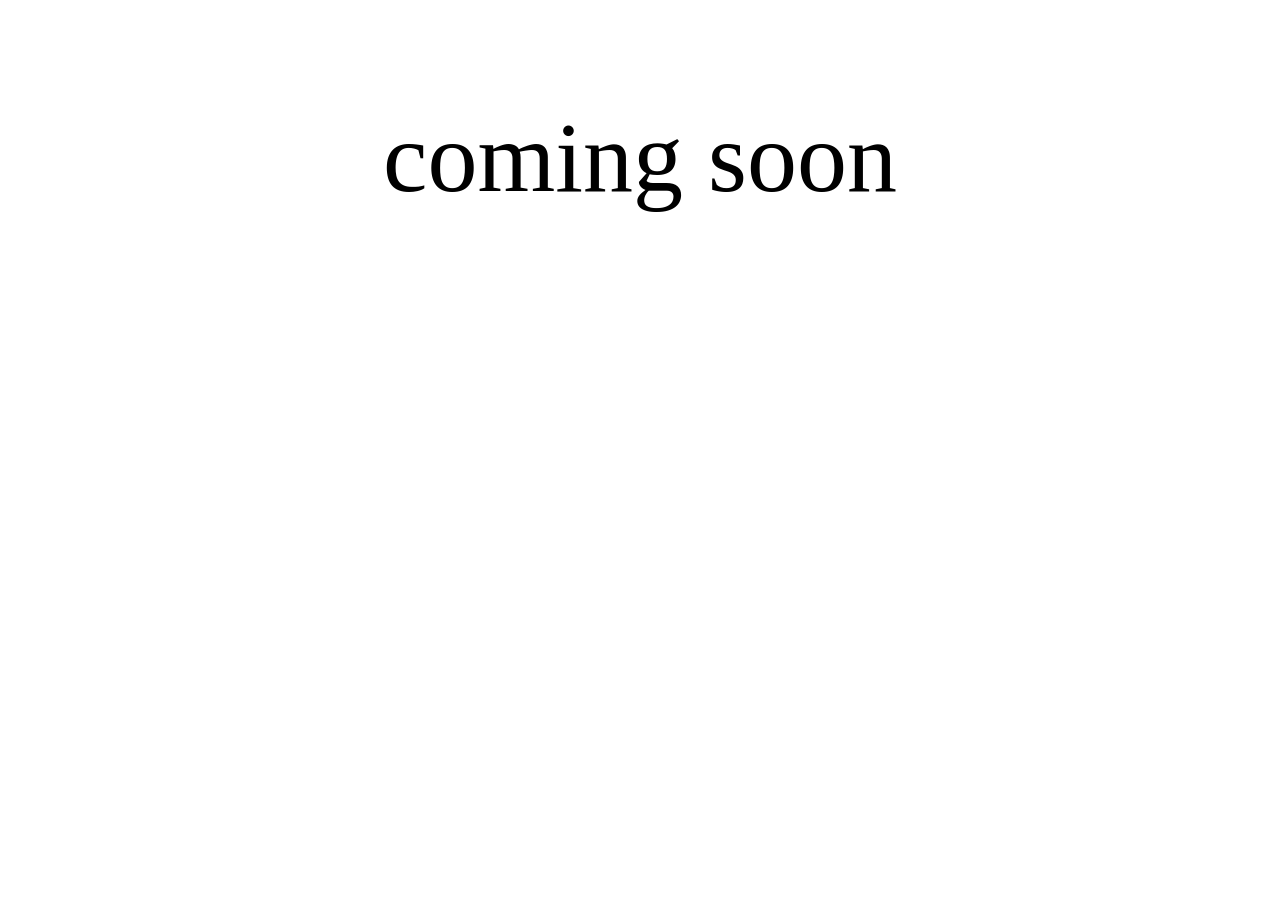
==== index.html @ afdc469b "Add files via upload" ====
<!DOCTYPE html>
<head>
    <link rel="stylesheet" href="style.css">
<meta charset="UTF-8" />
<meta name="viewport" content="width=device-width, initial-scale=1.0" />
<title>Phoenix Intro</title>
</head>
<body>


<div id="splash">
<div class="logo_container">
<div class="logo_icon">
    <img class="logo_icon" src="https://img.icons8.com/external-flaticons-lineal-color-flat-icons/1200/external-front-end-computer-programming-flaticons-lineal-color-flat-icons.jpg">
</div>
<h2 class="text">Phoenix Programming Group</h2>


<div class="socials">
<img src="https://upload.wikimedia.org/wikipedia/commons/thumb/9/91/Octicons-mark-github.svg/2048px-Octicons-mark-github.svg.png" <a class="logo_icon1" href="#"></a>>
<img src="https://cdn.freebiesupply.com/images/large/2x/instagram-logo-gradient-transparent.png"<a class="logo_icon1" href="#">I</a>>
</div>
</div>
</div>


<p class="a">coming soon</p>


</body>
</html>
---- style.css ----
#splash {
position: fixed;
inset: 0;
background: #000;
display: flex;
flex-direction: column;
justify-content: center;
align-items: center;
opacity: 1;
animation: fadeOut 1s ease 3s forwards;
}


@keyframes fadeOut {
to { opacity: 0; visibility: hidden; }
}


.logo_container {
transform: translateY(-100vh);
opacity: 0;
animation: slideDown 2s ease-out forwards;
animation-delay: 1s;
text-align: center;
}


@keyframes slideDown {
from { transform: translateY(-100vh); opacity: 0; }
to { transform: translateY(0); opacity: 1; }
}
to { transform: translateY(0); opacity: 1; }



.logo_icon {
width: 120px;
height: 120px;
align-items: center;
justify-content: center;
border-radius: 50%;
}
.logo_icon1 {
width: 80px;
height: 80px;
align-items: center;
justify-content: center;
border-radius: 50%;
transform: translatex(-40px);

}

h2 {
color: white;
margin-top: 20px;
}


.socials {
display: flex;
gap: 20px;
margin-top: 15px;
}


.socials a {
width: 32px;
height: 32px;
display: inline-flex;
justify-content: center;
align-items: center;
background: white;
border-radius: 50%;
text-decoration: none;
font-size: 18px;
color: black;
}


#site_content {
opacity: 0;
animation: showSite 1s ease forwards;
animation-delay: 4s;
padding: 40px;
color: white;
}


@keyframes showSite {
to { opacity: 1; }
}
.a{
    text-align: center;
  font-size: 100px;
  font-weight: 100;
}
.text{
    text-align: center;
    transform: translatex(-80px);
}
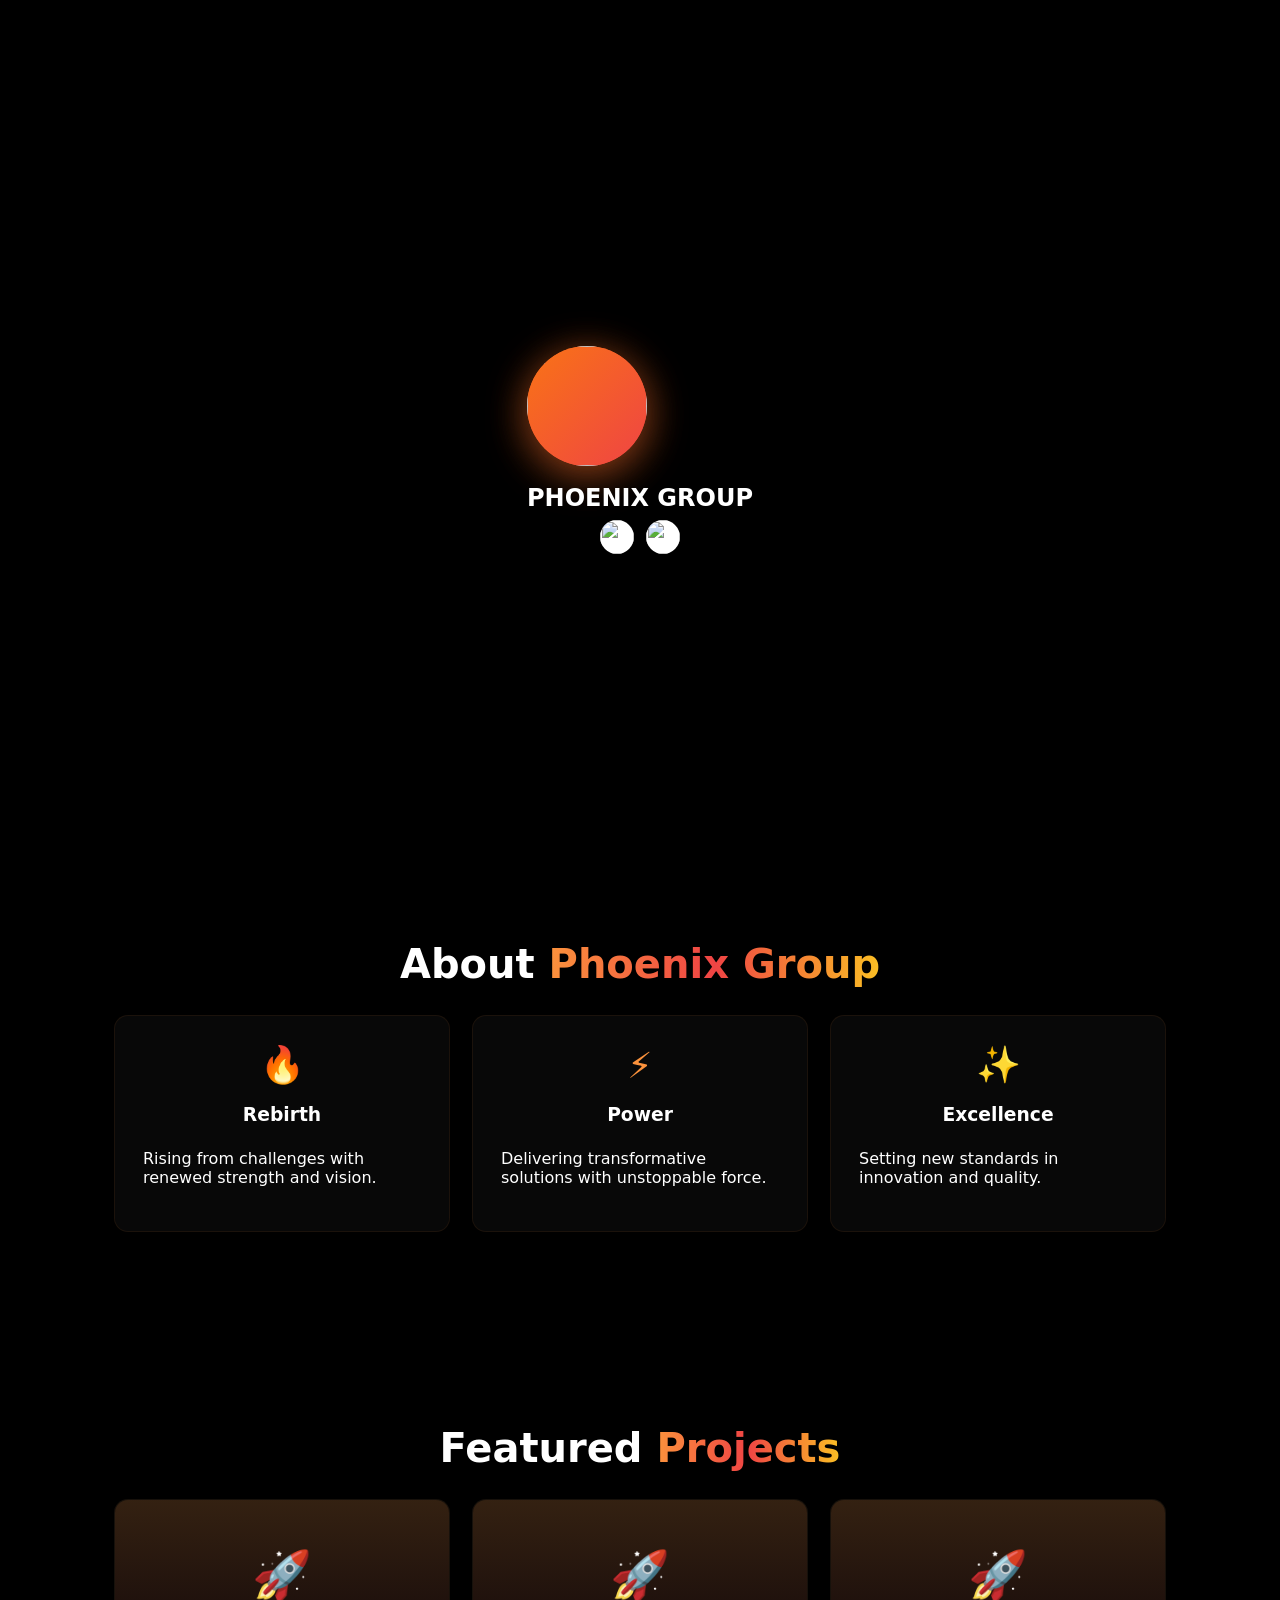
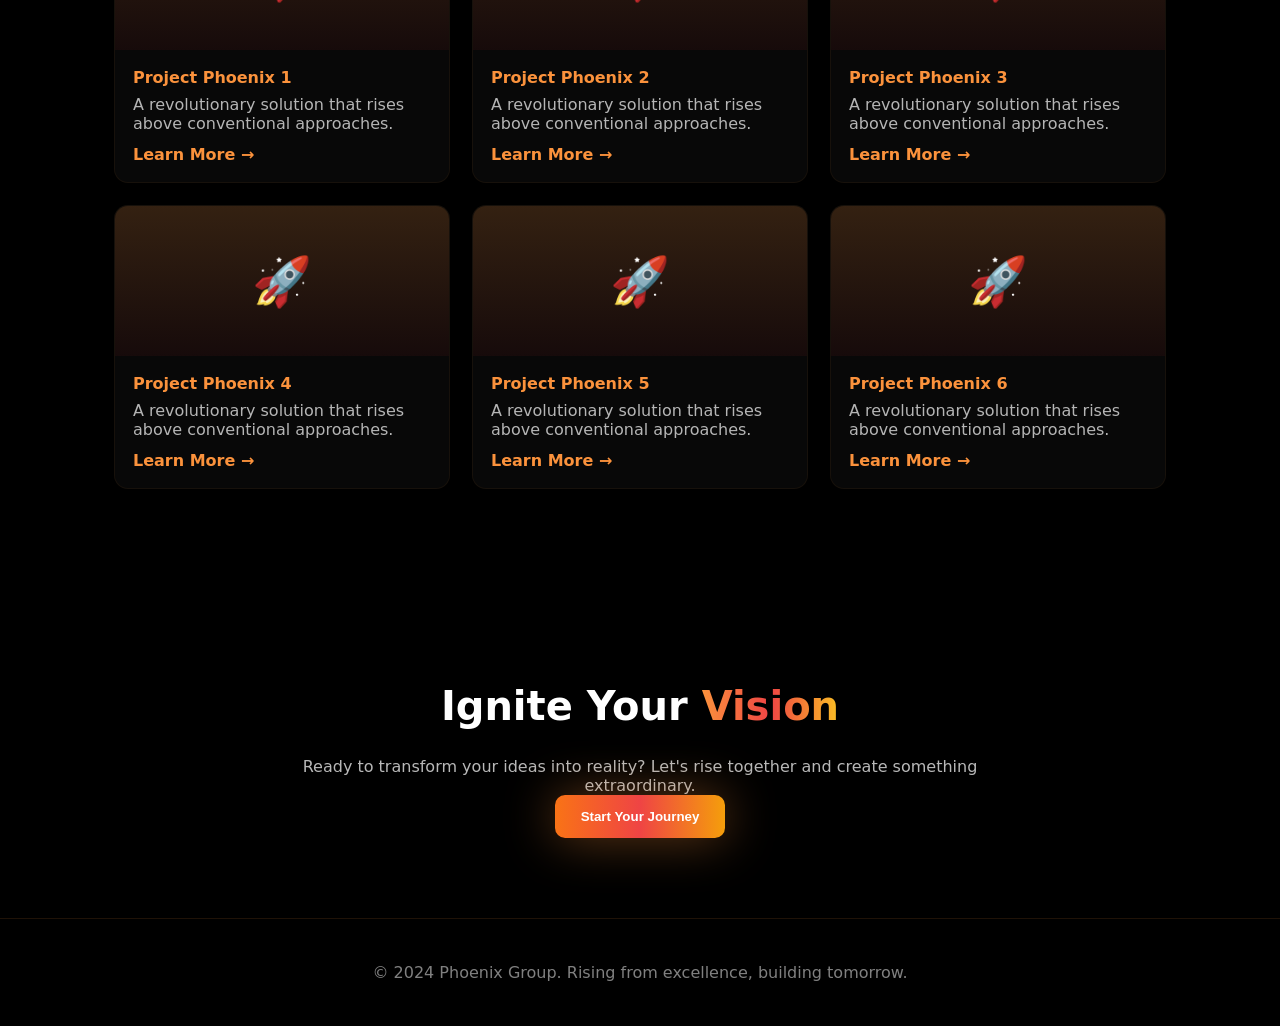
==== commit 67b5676e: "Add files via upload" ====
--- a/index.html
+++ b/index.html
@@ -1,31 +1,188 @@
-<!DOCTYPE html>
+<!doctype html>
+<html lang="en">
 <head>
-    <link rel="stylesheet" href="style.css">
-<meta charset="UTF-8" />
-<meta name="viewport" content="width=device-width, initial-scale=1.0" />
-<title>Phoenix Intro</title>
+  <meta charset="utf-8" />
+  <meta name="viewport" content="width=device-width,initial-scale=1" />
+  <title>Phoenix Group — Demo</title>
+  <link rel="stylesheet" href="style.css" />
 </head>
 <body>
+  <!-- Intro splash -->
+  <div id="splash" class="splash">
+    <div class="logo_container" id="logoContainer">
+      <div class="logo_icon" aria-hidden="true">
+        <div class="logo_inner"><img class="logo_icon" src="logo.jpg"></div>
+      </div>
+      <h2 id="splashText">PHOENIX GROUP</h2>
+      <div class="socials">
+        <a href="#" aria-label="social"><img class="icon" src="https://1000logos.net/wp-content/uploads/2017/02/Instagram-Logosu.png" alt=""></a>
+        <a href="#" aria-label="social"><img class="icon" src="https://logos-world.net/wp-content/uploads/2020/11/GitHub-Logo.png"></a>
+      </div>
+    </div>
+  </div>
 
+  <!-- Site content -->
+  <div id="site_content" class="site_content">
 
-<div id="splash">
-<div class="logo_container">
-<div class="logo_icon">
-    <img class="logo_icon" src="https://img.icons8.com/external-flaticons-lineal-color-flat-icons/1200/external-front-end-computer-programming-flaticons-lineal-color-flat-icons.jpg">
-</div>
-<h2 class="text">Phoenix Programming Group</h2>
+    <!-- Header -->
+    <header id="siteHeader" class="site-header">
+      <div class="container header-inner">
+        <div id="namesait" class="brand">PHOENIX GROUP</div>
+        <nav class="nav">
+          <a href="#home">Home</a>
+          <a href="#about">About</a>
+          <a href="#projects">Projects</a>
+          <a href="#contact">Contact</a>
+        </nav>
+      </div>
+    </header>
 
+    <!-- HERO -->
+    <section id="home" class="hero hero-bg">
+      <div class="container hero-grid">
+        <div class="left">
+          <div class="typing-container">
+            <h2 class="typing-text" id="typed"></h2>
+            <span class="cursor" id="cursor">|</span>
+          </div>
 
-<div class="socials">
-<img src="https://upload.wikimedia.org/wikipedia/commons/thumb/9/91/Octicons-mark-github.svg/2048px-Octicons-mark-github.svg.png" <a class="logo_icon1" href="#"></a>>
-<img src="https://cdn.freebiesupply.com/images/large/2x/instagram-logo-gradient-transparent.png"<a class="logo_icon1" href="#">I</a>>
-</div>
-</div>
-</div>
+          <h1 class="hero-title">
+            Reborn Through
+            <br />
+            <span class="gradient-text">Innovation</span>
+          </h1>
 
+          <p class="hero-desc">
+            Phoenix Group rises from the ashes of convention to forge groundbreaking
+            solutions. We transform challenges into opportunities, igniting success
+            through visionary leadership and cutting-edge innovation.
+          </p>
 
-<p class="a">coming soon</p>
+          <div class="hero-cta">
+            <button class="btn btn-primary" id="exploreBtn">Explore Projects</button>
+            <button class="btn btn-outline">Get Started</button>
+          </div>
+        </div>
 
+        <div class="right">
+          <div class="image-wrapper">
+            <div class="image-box" id="imageBox">
+              <div class="inner-fire"><img src="https://i.redd.it/2q7nbqrra2vb1.gif"></div>
+            </div>
 
+            <!-- ember particles -->
+            <div class="ember e1"></div>
+            <div class="ember e2"></div>
+            <div class="ember e3"></div>
+          </div>
+        </div>
+      </div>
+    </section>
+
+    <!-- ABOUT -->
+    <section id="about" class="about">
+      <div class="container">
+        <h2 class="section-title">About <span class="gradient-text">Phoenix Group</span></h2>
+        <div class="cards">
+          <div class="card">
+            <div class="card-icon">🔥</div>
+            <h3>Rebirth</h3>
+            <p>Rising from challenges with renewed strength and vision.</p>
+          </div>
+          <div class="card">
+            <div class="card-icon">⚡</div>
+            <h3>Power</h3>
+            <p>Delivering transformative solutions with unstoppable force.</p>
+          </div>
+          <div class="card">
+            <div class="card-icon">✨</div>
+            <h3>Excellence</h3>
+            <p>Setting new standards in innovation and quality.</p>
+          </div>
+        </div>
+      </div>
+    </section>
+
+    <!-- PROJECTS -->
+    <section id="projects" class="projects">
+      <div class="container">
+        <h2 class="section-title">Featured <span class="gradient-text">Projects</span></h2>
+        <div class="projects-grid">
+          <!-- six sample cards -->
+          <div class="project-card">
+            <div class="thumb">🚀</div>
+            <div class="project-body">
+              <h4>Project Phoenix 1</h4>
+              <p>A revolutionary solution that rises above conventional approaches.</p>
+              <a class="learn" href="#">Learn More →</a>
+            </div>
+          </div>
+
+          <div class="project-card">
+            <div class="thumb">🚀</div>
+            <div class="project-body">
+              <h4>Project Phoenix 2</h4>
+              <p>A revolutionary solution that rises above conventional approaches.</p>
+              <a class="learn" href="#">Learn More →</a>
+            </div>
+          </div>
+
+          <div class="project-card">
+            <div class="thumb">🚀</div>
+            <div class="project-body">
+              <h4>Project Phoenix 3</h4>
+              <p>A revolutionary solution that rises above conventional approaches.</p>
+              <a class="learn" href="#">Learn More →</a>
+            </div>
+          </div>
+
+          <div class="project-card">
+            <div class="thumb">🚀</div>
+            <div class="project-body">
+              <h4>Project Phoenix 4</h4>
+              <p>A revolutionary solution that rises above conventional approaches.</p>
+              <a class="learn" href="#">Learn More →</a>
+            </div>
+          </div>
+
+          <div class="project-card">
+            <div class="thumb">🚀</div>
+            <div class="project-body">
+              <h4>Project Phoenix 5</h4>
+              <p>A revolutionary solution that rises above conventional approaches.</p>
+              <a class="learn" href="#">Learn More →</a>
+            </div>
+          </div>
+
+          <div class="project-card">
+            <div class="thumb">🚀</div>
+            <div class="project-body">
+              <h4>Project Phoenix 6</h4>
+              <p>A revolutionary solution that rises above conventional approaches.</p>
+              <a class="learn" href="#">Learn More →</a>
+            </div>
+          </div>
+        </div>
+      </div>
+    </section>
+
+    <!-- CONTACT -->
+    <section id="contact" class="contact">
+      <div class="container">
+        <h2 class="section-title">Ignite Your <span class="gradient-text">Vision</span></h2>
+        <p class="center">Ready to transform your ideas into reality? Let's rise together and create something extraordinary.</p>
+        <button class="btn btn-primary">Start Your Journey</button>
+      </div>
+    </section>
+
+    <!-- FOOTER -->
+    <footer class="site-footer">
+      <div class="container">
+        <p>© 2024 Phoenix Group. Rising from excellence, building tomorrow.</p>
+      </div>
+    </footer>
+  </div>
+
+  <script src="script.js"></script>
 </body>
-</html>+</html>
--- a/style.css
+++ b/style.css
@@ -1,100 +1,141 @@
-#splash {
-position: fixed;
-inset: 0;
-background: #000;
-display: flex;
-flex-direction: column;
-justify-content: center;
-align-items: center;
-opacity: 1;
-animation: fadeOut 1s ease 3s forwards;
+/* -----------------------------
+  Phoenix Group — style.css
+  Save as style.css
+------------------------------*/
+
+/* ========== VARIABLES ========== */
+:root{
+  --orange-400: #fb923c;
+  --orange-500: #f97316;
+  --orange-600: #ea580c;
+  --red-500: #ef4444;
+  --amber-400: #fbbf24;
+  --amber-500: #f59e0b;
+  --purple-500: #8b5cf6;
+  --black: #000;
+  --white: #fff;
+
+  --shadow-strong: 0 0 50px rgba(251,146,60,0.4);
+  --shadow-mid: 0 0 30px rgba(251,146,60,0.3);
+  --shadow-soft: 0 0 20px rgba(251,146,60,0.2);
 }
 
+/* ========== RESET ========== */
+*{box-sizing:border-box}
+html,body{height:100%;margin:0;font-family:Inter,ui-sans-serif,system-ui,Arial,sans-serif;background:var(--black);color:var(--white);-webkit-font-smoothing:antialiased}
+.container{max-width:1100px;margin:0 auto;padding:0 24px}
 
-@keyframes fadeOut {
-to { opacity: 0; visibility: hidden; }
+/* ========== SPLASH ========== */
+.splash{
+  position:fixed;inset:0;background:#000;display:flex;align-items:center;justify-content:center;z-index:9999;transition:opacity .6s ease,visibility .6s;
+}
+.logo_container{transform:translateY(-100vh);opacity:0;text-align:center;animation:slideDown 1.2s cubic-bezier(.34,1.56,.64,1) forwards .1s}
+.logo_icon{width:120px;height:120px;border-radius:50%;display:flex;align-items:center;justify-content:center;background:linear-gradient(135deg,var(--orange-500),var(--red-500));box-shadow:0 8px 40px rgba(247,110,40,0.35)}
+.logo_inner{font-weight:900;color:var(--black);font-size:28px}
+.logo_container h2{color:var(--white);margin:18px 0 8px}
+.socials{display:flex;gap:12px;justify-content:center}
+.socials a{width:34px;height:34px;border-radius:50%;background:var(--white);color:#000;display:inline-flex;align-items:center;justify-content:center;text-decoration:none}
+
+/* slideDown keyframes */
+@keyframes slideDown{from{transform:translateY(-100vh);opacity:0}to{transform:translateY(0);opacity:1}}
+
+/* hide splash when removed (script will add .hidden) */
+.splash.hidden{opacity:0;visibility:hidden;pointer-events:none}
+
+/* ========== HEADER ========== */
+.site-header{
+  position:fixed;top:0;left:0;right:0;height:68px;display:flex;align-items:center;z-index:60;background:rgba(0,0,0,0.9);backdrop-filter:blur(8px);border-bottom:1px solid rgba(251,146,60,0.12)
+}
+.header-inner{display:flex;align-items:center;justify-content:space-between}
+.brand{font-weight:800;background:linear-gradient(90deg,var(--orange-400),var(--red-500),var(--amber-400));-webkit-background-clip:text;color:transparent;}
+.nav a{color:rgba(255,255,255,0.85);margin-left:20px;text-decoration:none;padding:8px 4px;border-radius:6px;transition:all .18s}
+.nav a:hover{color:var(--orange-400);text-shadow:0 0 10px rgba(251,146,60,0.6)}
+
+/* ========== HERO (3-layer background) ========== */
+.hero{
+  padding-top:88px;min-height:92vh;display:flex;align-items:center;position:relative;overflow:hidden
 }
 
-
-.logo_container {
-transform: translateY(-100vh);
-opacity: 0;
-animation: slideDown 2s ease-out forwards;
-animation-delay: 1s;
-text-align: center;
+/* three layer background combined */
+.hero-bg{
+  background:
+    radial-gradient(circle at 70% 50%, rgba(139,92,246,0.10), transparent 55%),
+    radial-gradient(circle at 30% 50%, rgba(251,146,60,0.15), transparent 55%),
+    linear-gradient(to bottom right, rgba(124,45,18,0.25), rgba(153,27,27,0.25), #000);
+  background-repeat:no-repeat;
+  background-size:cover;
 }
 
+/* HERO GRID */
+.hero-grid{display:grid;grid-template-columns:1fr 1fr;gap:40px;align-items:center;padding:80px 0;position:relative;z-index:2}
 
-@keyframes slideDown {
-from { transform: translateY(-100vh); opacity: 0; }
-to { transform: translateY(0); opacity: 1; }
+/* LEFT */
+.typing-container{display:flex;align-items:center;gap:8px}
+.typing-text{font-weight:700;font-size:28px;line-height:1;color:transparent;background:linear-gradient(90deg,var(--orange-400),var(--red-500),var(--amber-400));-webkit-background-clip:text}
+.cursor{font-weight:700;color:var(--amber-400);text-shadow:0 0 8px rgba(251,191,36,0.6);animation:blink 0.6s infinite}
+@keyframes blink{0%{opacity:1}50%{opacity:0}100%{opacity:1}}
+
+.hero-title{font-size:48px;margin:10px 0 14px;line-height:1.02;font-weight:900}
+.gradient-text{background:linear-gradient(90deg,var(--orange-400),var(--red-500),var(--amber-400));-webkit-background-clip:text;color:transparent}
+.hero-desc{color:rgba(255,255,255,0.72);max-width:540px}
+
+/* buttons */
+.hero-cta{margin-top:20px;display:flex;gap:14px}
+.btn{cursor:pointer;padding:14px 26px;border-radius:10px;font-weight:700;border:0}
+.btn-primary{background:linear-gradient(90deg,var(--orange-500),var(--red-500),var(--amber-500));color:#fff;box-shadow:var(--shadow-strong);transition:transform .18s,box-shadow .18s}
+.btn-primary:hover{transform:scale(1.03);box-shadow:0 0 35px rgba(251,146,60,0.6)}
+.btn-outline{background:transparent;border:1px solid rgba(251,146,60,0.45);color:var(--orange-400);padding:12px 22px}
+
+/* RIGHT image box */
+.image-wrapper{display:flex;align-items:center;justify-content:center;position:relative}
+.image-box{width:320px;height:320px;border-radius:18px;overflow:hidden;position:relative;border:2px solid rgba(251,146,60,0.45);box-shadow:var(--shadow-strong);display:flex;align-items:center;justify-content:center;background:linear-gradient(to bottom right, rgba(124,45,18,0.5), rgba(127,29,29,0.45), rgba(120,53,15,0.45))}
+.image-box .inner-fire{font-size:88px;filter:drop-shadow(0 8px 30px rgba(247,110,40,0.35));z-index:2}
+.image-box::before{content:"";position:absolute;inset:-20px;background:linear-gradient(90deg, rgba(251,146,60,0.35), rgba(239,68,68,0.35), rgba(251,191,36,0.35));filter:blur(40px);z-index:1}
+
+/* ember particles */
+.ember{position:absolute;border-radius:50%;background:var(--orange-400);width:8px;height:8px;filter:blur(1px);opacity:0;animation:emberUp 3.6s infinite}
+.ember.e1{top:22%;right:12%;animation-delay:0s}
+.ember.e2{top:50%;left:6%;animation-delay:0.6s;background:var(--red-500)}
+.ember.e3{top:48%;right:28%;animation-delay:1.2s;background:var(--amber-400);width:6px;height:6px}
+@keyframes emberUp{0%{transform:translateY(0);opacity:1}70%{opacity:1}100%{transform:translateY(-90px);opacity:0}}
+
+/* ========== ABOUT ========== */
+.about{padding:80px 0;position:relative}
+.section-title{font-size:40px;text-align:center;margin-bottom:28px}
+.cards{display:grid;grid-template-columns:repeat(3,1fr);gap:22px}
+.card{background:rgba(255,255,255,0.03);padding:28px;border-radius:14px;border:1px solid rgba(251,146,60,0.08);backdrop-filter:blur(6px);transition:all .28s;min-height:200px;display:flex;flex-direction:column;align-items:center;justify-content:center}
+.card:hover{transform:translateY(-8px);box-shadow:var(--shadow-mid);border-color:rgba(251,146,60,0.2)}
+.card-icon{font-size:36px;margin-bottom:12px;color:var(--orange-400)}
+.card h3{margin:6px 0 8px}
+
+/* ========== PROJECTS ========== */
+.projects{padding:80px 0;background:linear-gradient(180deg, transparent 0, rgba(0,0,0,0.02) 100%)}
+.projects-grid{display:grid;grid-template-columns:repeat(3,1fr);gap:22px}
+.project-card{background:rgba(255,255,255,0.03);border-radius:14px;overflow:hidden;border:1px solid rgba(251,146,60,0.06);transition:all .28s;display:flex;flex-direction:column}
+.project-card:hover{transform:translateY(-8px);box-shadow:var(--shadow-mid);border-color:rgba(251,146,60,0.18)}
+.thumb{height:150px;display:flex;align-items:center;justify-content:center;background:linear-gradient(180deg, rgba(251,146,60,0.18), rgba(127,29,29,0.12));font-size:48px}
+.project-body{padding:18px}
+.project-body h4{color:var(--orange-400);margin:0 0 8px}
+.project-body p{color:rgba(255,255,255,0.7);margin:0 0 12px}
+.learn{color:var(--orange-400);text-decoration:none;font-weight:700}
+
+/* ========== CONTACT ========== */
+.contact{padding:80px 0;text-align:center}
+.contact .center{max-width:720px;margin:0 auto;color:rgba(255,255,255,0.72)}
+/* ========== FOOTER ========== */
+.site-footer{padding:28px 0;border-top:1px solid rgba(251,146,60,0.12);text-align:center;color:rgba(255,255,255,0.5)}
+
+/* ========== RESPONSIVE ========== */
+@media (max-width:900px){
+  .hero-grid{grid-template-columns:1fr;gap:34px;padding:40px 0}
+  .cards{grid-template-columns:1fr;max-width:600px;margin:0 auto}
+  .projects-grid{grid-template-columns:1fr;max-width:700px;margin:0 auto}
+  .image-box{width:300px;height:300px}
 }
-to { transform: translateY(0); opacity: 1; }
-
-
-
-.logo_icon {
-width: 120px;
-height: 120px;
-align-items: center;
-justify-content: center;
-border-radius: 50%;
+@media (max-width:460px){
+  .image-box{width:240px;height:240px}
+  .hero-title{font-size:34px}
+  .typing-text{font-size:18px}
 }
-.logo_icon1 {
-width: 80px;
-height: 80px;
-align-items: center;
-justify-content: center;
-border-radius: 50%;
-transform: translatex(-40px);
-
-}
-
-h2 {
-color: white;
-margin-top: 20px;
-}
-
-
-.socials {
-display: flex;
-gap: 20px;
-margin-top: 15px;
-}
-
-
-.socials a {
-width: 32px;
-height: 32px;
-display: inline-flex;
-justify-content: center;
-align-items: center;
-background: white;
-border-radius: 50%;
-text-decoration: none;
-font-size: 18px;
-color: black;
-}
-
-
-#site_content {
-opacity: 0;
-animation: showSite 1s ease forwards;
-animation-delay: 4s;
-padding: 40px;
-color: white;
-}
-
-
-@keyframes showSite {
-to { opacity: 1; }
-}
-.a{
-    text-align: center;
-  font-size: 100px;
-  font-weight: 100;
-}
-.text{
-    text-align: center;
-    transform: translatex(-80px);
-}+img{width: 380px; height:350px;}
+.icon{width:34px;height:34px;border-radius:50%;}
